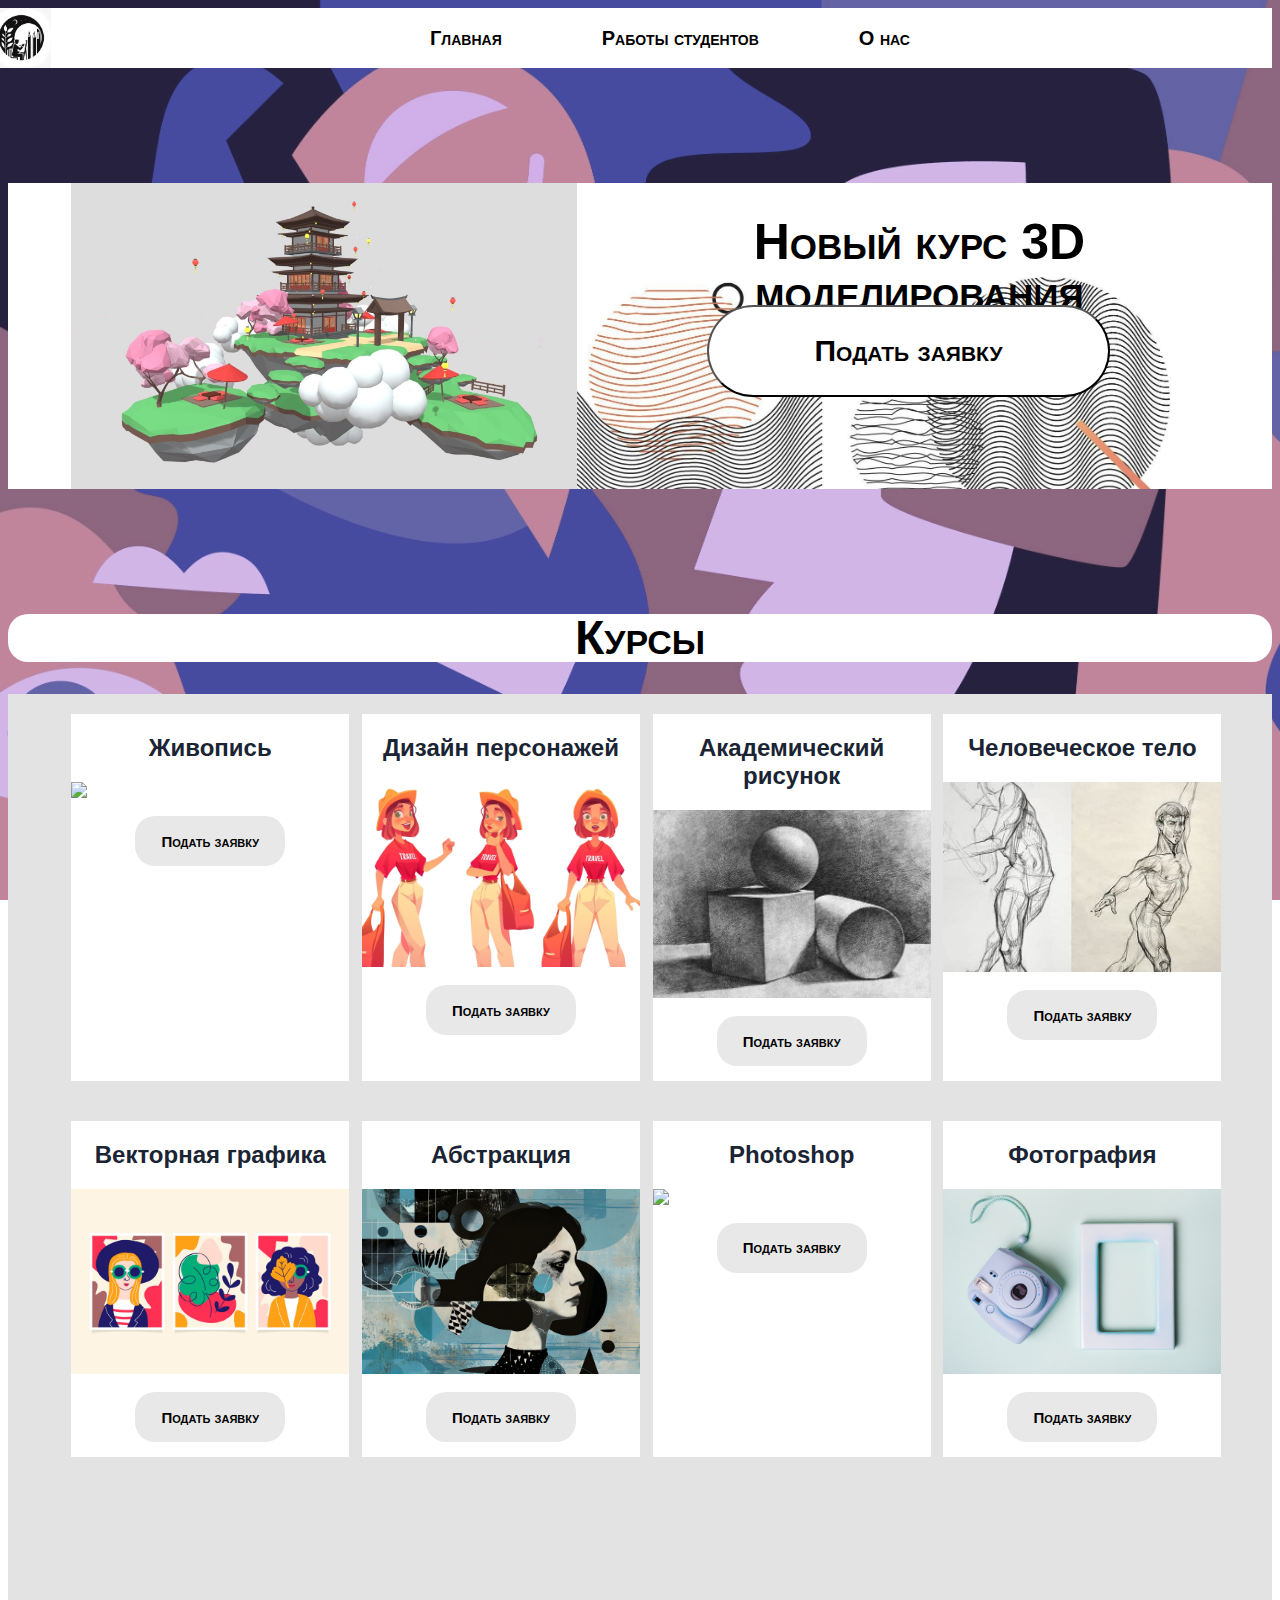
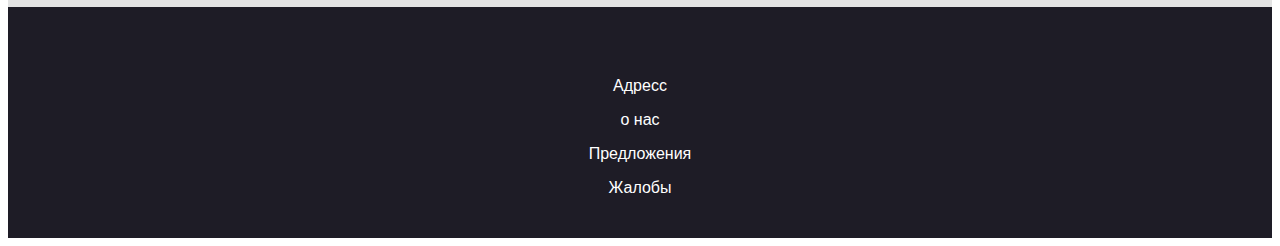
==== index.html @ 5383db46 "Update and rename index1.html to index.html" ====
<!DOCTYPE html>
<html lang="en">
<head>
    <meta charset="UTF-8">
    <title>Title</title>
    <link rel="stylesheet" href="style.css">
</head>
<body>
    <div class="menu">
        <img src="im11.jpg">
        <a href="vaikea_cite.html"> Главная</a>
        <a href="works.html" class="m">Работы студентов</a>
        <a href="works.html" class="m">О нас</a>
    </div>
    <br><br><br><br><br>
    <div class="block">
        <div class="big">
            <img class="bigim" src="im1.jpeg">
            <h1 class="td">Новый курс 3D моделирования</h1>
            <a href="zaw.html"><button class="bu">Подать заявку</button></a>
        </div>
        <div class="course">
            <h1>Курсы</h1>
        </div>
        <div class="small">
            <div class="sm">
                <h2>Живопись</h2>
                <img class="smalim" src="im5.jpg">
                <br>
                <a href="zaw.html"><button class="bb">Подать заявку</button></a>
            </div>
            <div class="sm">
                <h2>Дизайн персонажей</h2>
                <img class="smalim" src="im4.jpg">
                <br>
                <a href="zaw.html"><button class="bb">Подать заявку</button></a>
            </div>
             <div class="sm">
                <h2>Академический рисунок</h2>
                <img class="smalim" src="im2.jpg">
                <br>
                <a href="zaw.html"><button class="bb">Подать заявку</button></a>
            </div>
             <div class="sm">
                <h2>Человеческое тело</h2>
                <img class="smalim" src="im01.jpg">
                <br>
                <a href="zaw.html"><button class="bb">Подать заявку</button></a>
            </div>
        </div>
         <div class="small2">
            <div class="sm">
                <h2>Векторная графика</h2>
                <img class="smalim" src="im6.jpg">
                <br>
                <a href="zaw.html"><button class="bb">Подать заявку</button></a>
            </div>
            <div class="sm">
                <h2>Абстракция</h2>
                <img class="smalim" src="im7.jpg">
                <br>
                <a href="zaw.html"><button class="bb">Подать заявку</button></a>
            </div>
             <div class="sm">
                <h2>Photoshop</h2>
                <img class="smalim" src="im8.jpg">
                <br>
                <a href="zaw.html"><button class="bb">Подать заявку</button></a>
            </div>
             <div class="sm">
                <h2>Фотография</h2>
                <img class="smalim" src="im9.jpg">
                <br>
                <a href="zaw.html"><button class="bb">Подать заявку</button></a>
            </div>
        </div>
        <div class="footer">
            <br><br><br>
            <p>Адресс</p>
            <p>о нас</p>
            <p>Предложения</p>
            <p>Жалобы</p>
        </div>
    </div>

</body>
</html>
---- style.css ----
body{
    background-image: url(bg.jpg);
    background-size: cover;
    background-attachment: fixed;
    font: caption;
}

.menu{
    display: flex;
    background-color: white;
    justify-content: center;
    font: small-caps bold 20px/1 sans-serif;
    height: 40px;
    padding-top: 20px;
    margin-bottom: 25px;
}

.menu img{
    position: relative;
    right: 30%;
    bottom: 50%;
    height: 60px;
    width: 60px;
}

a{
    color: black;
    text-decoration: none;
}

.m{
    margin-left: 100px;
}

.big{
    background-image: url(bgb.jpg);
    background-size: cover;
    display: flex;
    margin-bottom: 125px;

}

.bigim{
    margin-left: 5%;
    width: 40%;
}

.td{
    position: relative;
    left: 6%;
    text-align: center;
    font: small-caps bold 50px/1 sans-serif;
}

.bu{
    position: relative;
    top: 40%;
    right: 250%;
    height: 30%;
    width: 250%;
    border-radius: 100px;
    font: small-caps bold 30px/1 sans-serif;
    background-color: white
}

.course{
    text-align: center;
    background-color: white;
    border-radius: 20px;
    font: small-caps bold 24px/1 sans-serif;

}

.small{
    width: 100%;
    background-color: #e3e3e3;
    justify-content: center;
    display: flex;
    padding-top: 20px;
}

.small2{
    width: 100%;
    background-color: #e3e3e3;
    padding-top: 40px;
    padding-bottom:150px;
    justify-content: center;
    display: flex;
}


.sm{
    padding-bottom: 15px;
    margin-left: 1%;
    text-align: center;
    background-color: white;
    color: #1a2433;
    display: flex;
    flex-direction: column;
    width: 22%;
}


.footer{
    text-align: center;
    color: white;
    background-color: #1e1c26;
    padding-bottom: 25px;
}

.smalim{
    width: 100%;
}

.bb{
    background-color: #e8e8e8;
    height: 50px;
    width: 150px;
    border-radius: 20px;
    border:none;
    font: small-caps bold 15px/1 sans-serif;
}

button:hover {
    background-color: #e0e0e0;
}

button:active {
    background-color: #8d8e8f;
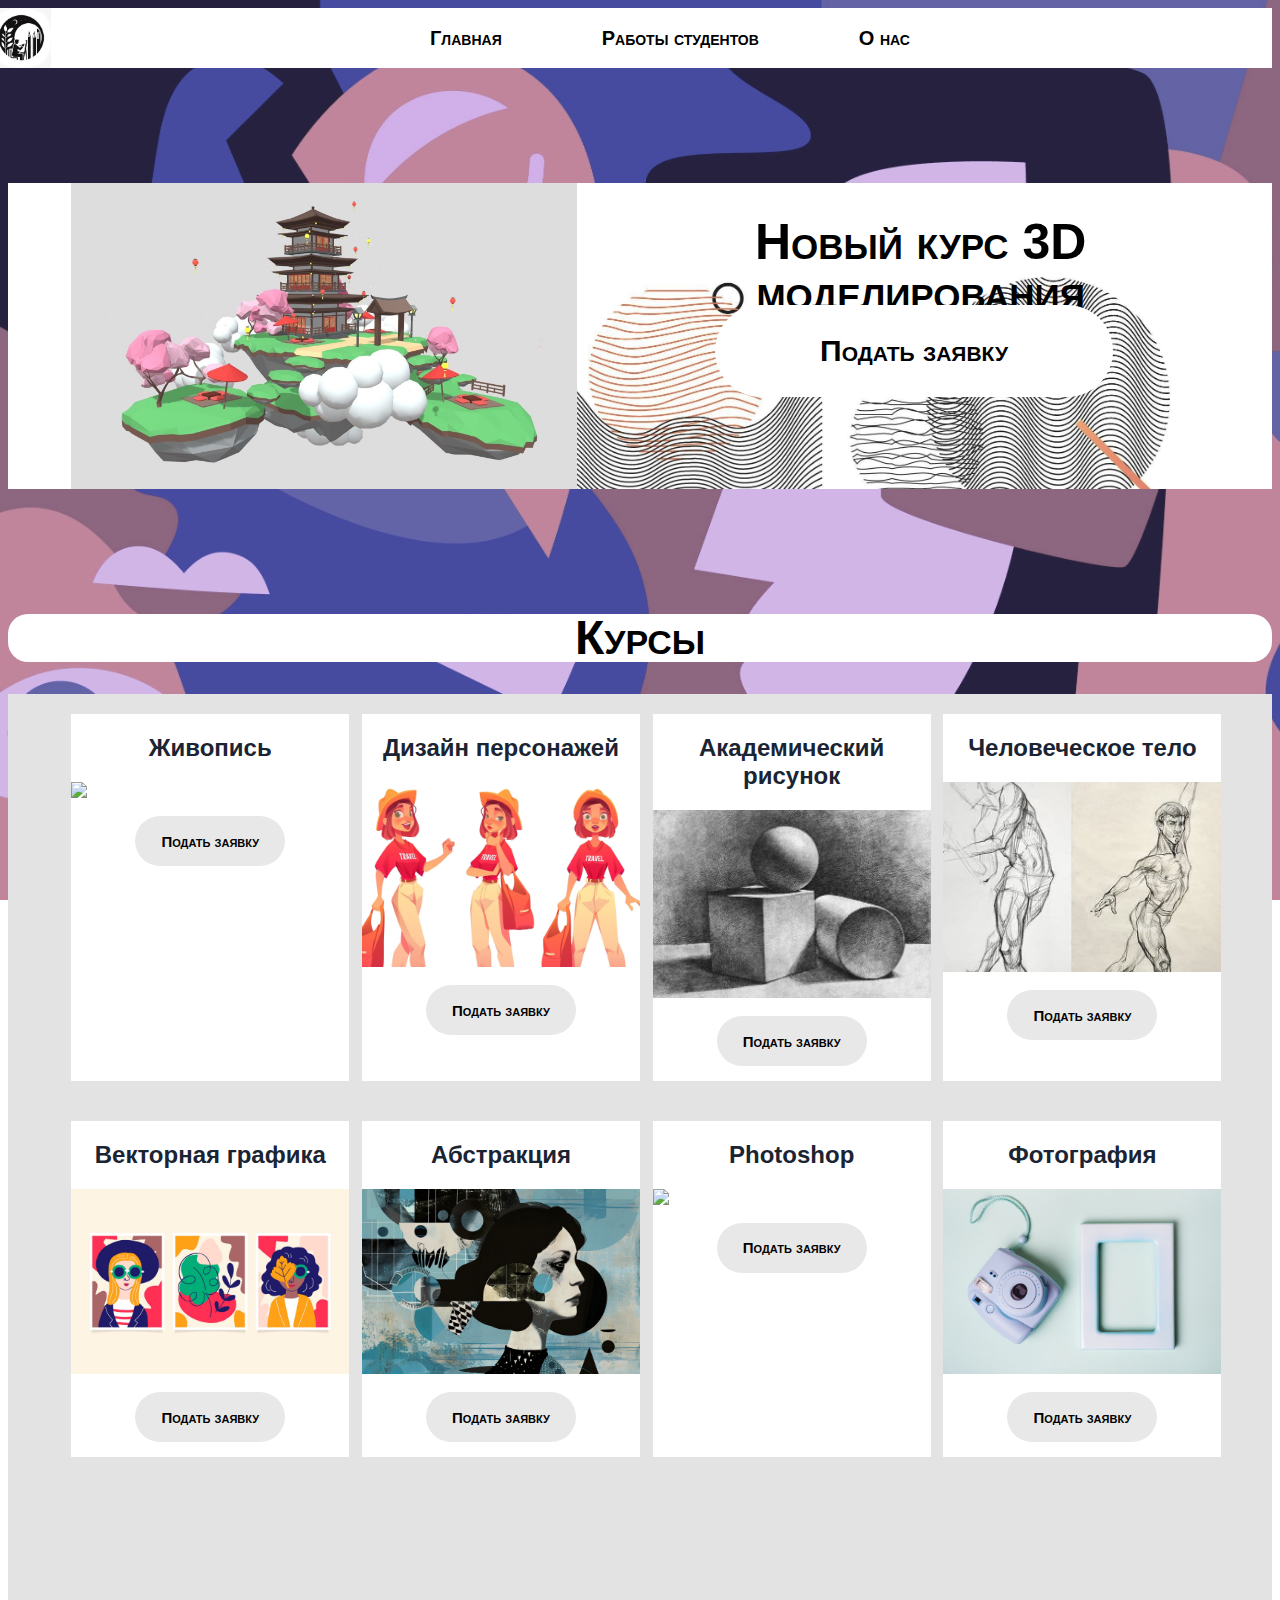
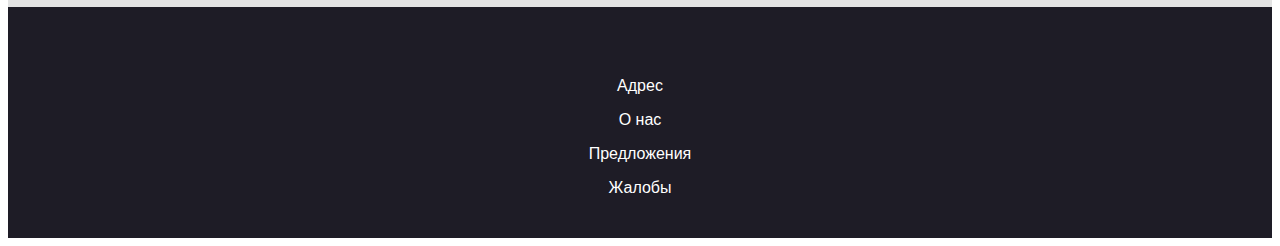
==== commit 04c59785: "Update index.html" ====
--- a/index.html
+++ b/index.html
@@ -8,7 +8,7 @@
 <body>
     <div class="menu">
         <img src="im11.jpg">
-        <a href="vaikea_cite.html"> Главная</a>
+        <a href="index.html"> Главная</a>
         <a href="works.html" class="m">Работы студентов</a>
         <a href="works.html" class="m">О нас</a>
     </div>
@@ -17,7 +17,7 @@
         <div class="big">
             <img class="bigim" src="im1.jpeg">
             <h1 class="td">Новый курс 3D моделирования</h1>
-            <a href="zaw.html"><button class="bu">Подать заявку</button></a>
+            <a href="index4.html"><button class="bu">Подать заявку</button></a>
         </div>
         <div class="course">
             <h1>Курсы</h1>
@@ -27,25 +27,25 @@
                 <h2>Живопись</h2>
                 <img class="smalim" src="im5.jpg">
                 <br>
-                <a href="zaw.html"><button class="bb">Подать заявку</button></a>
+                <a href="index.html"><button class="bb">Подать заявку</button></a>
             </div>
             <div class="sm">
                 <h2>Дизайн персонажей</h2>
                 <img class="smalim" src="im4.jpg">
                 <br>
-                <a href="zaw.html"><button class="bb">Подать заявку</button></a>
+                <a href="index4.html"><button class="bb">Подать заявку</button></a>
             </div>
              <div class="sm">
                 <h2>Академический рисунок</h2>
                 <img class="smalim" src="im2.jpg">
                 <br>
-                <a href="zaw.html"><button class="bb">Подать заявку</button></a>
+                <a href="index4.html"><button class="bb">Подать заявку</button></a>
             </div>
              <div class="sm">
                 <h2>Человеческое тело</h2>
                 <img class="smalim" src="im01.jpg">
                 <br>
-                <a href="zaw.html"><button class="bb">Подать заявку</button></a>
+                <a href="index4.html"><button class="bb">Подать заявку</button></a>
             </div>
         </div>
          <div class="small2">
@@ -53,31 +53,31 @@
                 <h2>Векторная графика</h2>
                 <img class="smalim" src="im6.jpg">
                 <br>
-                <a href="zaw.html"><button class="bb">Подать заявку</button></a>
+                <a href="index4.html"><button class="bb">Подать заявку</button></a>
             </div>
             <div class="sm">
                 <h2>Абстракция</h2>
                 <img class="smalim" src="im7.jpg">
                 <br>
-                <a href="zaw.html"><button class="bb">Подать заявку</button></a>
+                <a href="index4.html"><button class="bb">Подать заявку</button></a>
             </div>
              <div class="sm">
                 <h2>Photoshop</h2>
                 <img class="smalim" src="im8.jpg">
                 <br>
-                <a href="zaw.html"><button class="bb">Подать заявку</button></a>
+                <a href="index.html"><button class="bb">Подать заявку</button></a>
             </div>
              <div class="sm">
                 <h2>Фотография</h2>
                 <img class="smalim" src="im9.jpg">
                 <br>
-                <a href="zaw.html"><button class="bb">Подать заявку</button></a>
+                <a href="index4.html"><button class="bb">Подать заявку</button></a>
             </div>
         </div>
         <div class="footer">
             <br><br><br>
-            <p>Адресс</p>
-            <p>о нас</p>
+            <p>Адрес</p>
+            <p>О нас</p>
             <p>Предложения</p>
             <p>Жалобы</p>
         </div>
--- a/style.css
+++ b/style.css
@@ -59,6 +59,7 @@
     height: 30%;
     width: 250%;
     border-radius: 100px;
+    border: none;
     font: small-caps bold 30px/1 sans-serif;
     background-color: white
 }
@@ -116,8 +117,8 @@
     background-color: #e8e8e8;
     height: 50px;
     width: 150px;
-    border-radius: 20px;
-    border:none;
+    border-radius: 100px;
+    border: none;
     font: small-caps bold 15px/1 sans-serif;
 }
 
@@ -126,4 +127,4 @@
 }
 
 button:active {
-    background-color: #8d8e8f;+    background-color: #8d8e8f;
